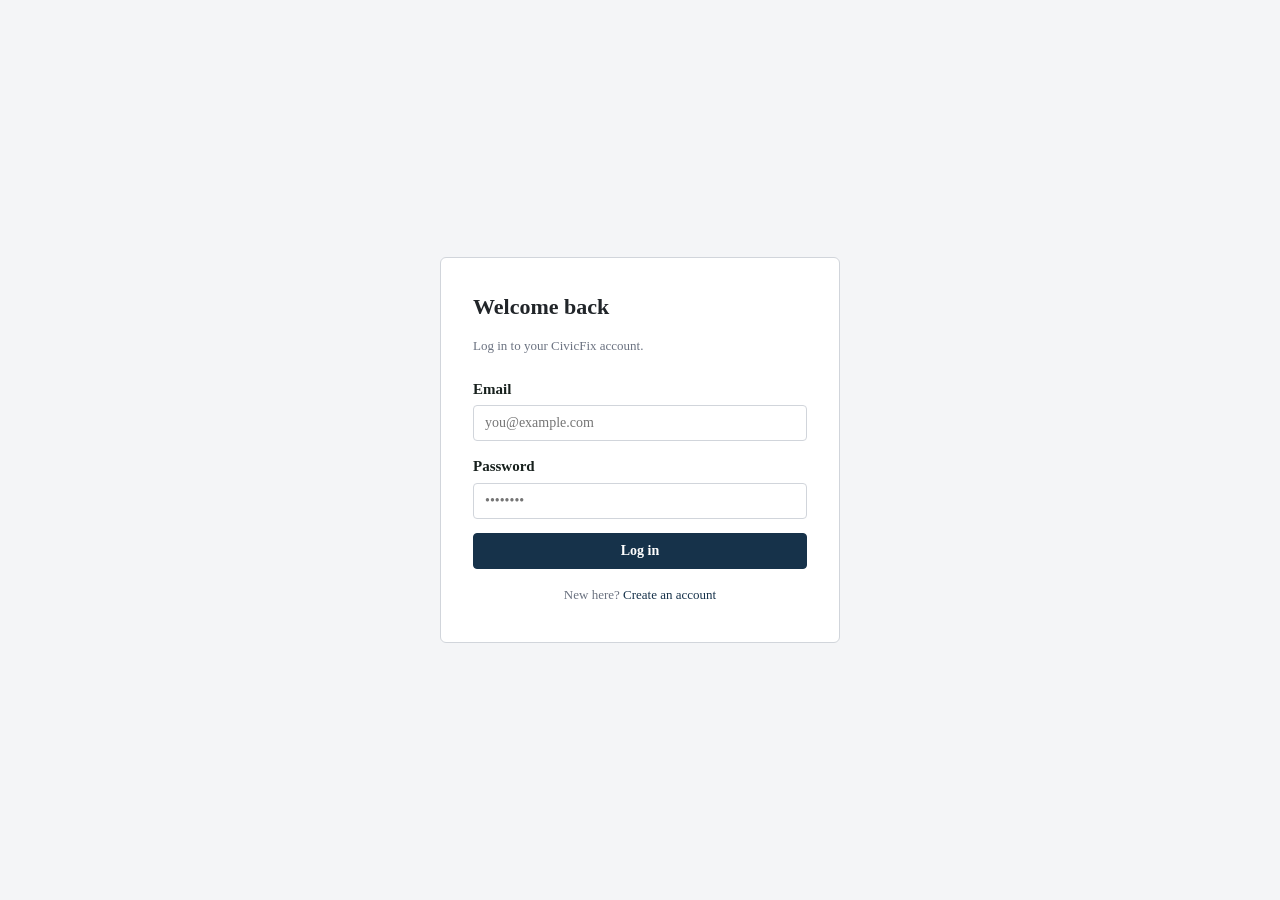
==== civicfix_project/frontend/index.html @ 0d017a5b "Completed backend part" ====
<!DOCTYPE html>
<html lang="en">

<head>
  <meta charset="UTF-8">
  <meta name="viewport" content="width=device-width, initial-scale=1.0">
  <title>CivicFix — Log in</title>
  <link rel="stylesheet" href="assets/css/style.css">
</head>

<body>
  <div class="auth-shell">
    <div class="auth-side">
      <div class="brand-mark">
        <svg width="26" height="26" viewBox="0 0 26 26" fill="none">
          <path d="M13 1L24 7V13C24 19.5 19.5 24 13 25C6.5 24 2 19.5 2 13V7L13 1Z" stroke="#fff" stroke-width="1.6" />
          <path d="M9 13.5L11.8 16.3L17.5 10" stroke="#E2932F" stroke-width="1.8" stroke-linecap="round"
            stroke-linejoin="round" />
        </svg>
        CivicFix
      </div>
      <div>
        <h1>Report it. Route it. Resolve it.</h1>
        <p>One record for every road, drain, and streetlight complaint in the city — from the citizen who spots it to
          the department that fixes it.</p>
      </div>
      <div class="auth-stat-row">
        <div class="auth-stat"><b>6</b><span>Categories tracked</span></div>
        <div class="auth-stat"><b>3</b><span>Status stages</span></div>
        <div class="auth-stat"><b>AI</b><span>Auto-triage</span></div>
      </div>
    </div>

    <div class="auth-main">
      <div class="auth-card">
        <h2>Welcome back</h2>
        <p class="subtitle">Log in to your CivicFix account.</p>

        <form id="login-form">
          <div class="field">
            <label for="email">Email</label>
            <input type="email" id="email" required placeholder="you@example.com">
          </div>
          <div class="field">
            <label for="password">Password</label>
            <input type="password" id="password" required placeholder="••••••••">
          </div>
          <div id="form-error" class="error-text hidden"></div>
          <button type="submit" class="btn btn-primary btn-block" id="login-btn">Log in</button>
        </form>

        <div class="auth-foot">
          New here? <a href="register.html">Create an account</a>
        </div>
        <div class="auth-foot" style="margin-top:6px; font-size:12px;">

        </div>
      </div>
    </div>
  </div>

  <script src="assets/js/api.js"></script>
  <script>
    if (Auth.isLoggedIn()) {
      const u = Auth.getUser();
      redirectByRole(u ? u.role : null);
    }

    function redirectByRole(role) {
      if (role === "admin") window.location.href = "admin/dashboard.html";
      else if (role === "department") window.location.href = "department/dashboard.html";
      else window.location.href = "citizen/dashboard.html";
    }

    document.getElementById("login-form").addEventListener("submit", async (e) => {
      e.preventDefault();
      const btn = document.getElementById("login-btn");
      const errEl = document.getElementById("form-error");
      errEl.classList.add("hidden");
      btn.disabled = true;
      btn.textContent = "Logging in…";

      try {
        const data = await Api.login({
          email: document.getElementById("email").value.trim(),
          password: document.getElementById("password").value,
        });
        Auth.setSession(data.access, data.refresh, data.user);
        toast(`Welcome, ${data.user.first_name || data.user.email}`);
        redirectByRole(data.user.role);
      } catch (err) {
        errEl.textContent = err.message;
        errEl.classList.remove("hidden");
      } finally {
        btn.disabled = false;
        btn.textContent = "Log in";
      }
    });
  </script>
</body>

</html>
---- civicfix_project/frontend/assets/css/style.css ----
* {
  box-sizing: border-box;
}

body {
  margin: 0;
  padding: 0;
  background: #f4f5f7;
  color: #212529;
  font-family: "Times New Roman", Times, serif;
  font-size: 20px;
  line-height: 1.5;
}

:root {
  --primary: #16324A;
  --primary-dark: #0E2233;
  --border: #d1d5db;
  --bg-light: #f9fafb;
  --text: #17201D;
  --text-muted: #6b7280;
  --success: #2C6E63;
  --danger: #B8433A;
  --warning: #E2932F;
}

h1,
h2,
h3,
h4,
button,
input,
select,
textarea,
.mono {
  font-family: "Times New Roman", Times, serif;
}

h1 {
  font-size: 26px;
  margin: 0 0 6px;
  font-weight: 700;
}

h2 {
  font-size: 20px;
  margin: 0 0 6px;
  font-weight: 700;
}

h3 {
  font-size: 14px;
  margin: 0 0 12px;
  color: #374151;
  text-transform: uppercase;
  letter-spacing: 0.5px;
  font-weight: 700;
}

a {
  color: var(--primary);
  text-decoration: none;
}

a:hover {
  text-decoration: underline;
}

.btn {
  display: inline-block;
  padding: 9px 18px;
  border: 1px solid transparent;
  border-radius: 4px;
  font-size: 14px;
  font-weight: 600;
  cursor: pointer;
  background: #fff;
  font-family: inherit;
}

.btn-primary {
  background: var(--primary);
  color: #fff;
  border-color: var(--primary);
}

.btn-primary:hover {
  background: var(--primary-dark);
}

.btn-ghost {
  border-color: var(--border);
  color: var(--text);
}

.btn-teal {
  background: var(--success);
  color: #fff;
}

.btn-danger {
  background: var(--danger);
  color: #fff;
}

.btn-block {
  display: block;
  width: 100%;
}

.btn:disabled {
  opacity: 0.5;
  cursor: not-allowed;
}

label {
  display: block;
  font-size: 13px;
  font-weight: 600;
  margin-bottom: 5px;
  color: var(--text);
}

.field {
  margin-bottom: 14px;
}

input[type="text"],
input[type="email"],
input[type="password"],
input[type="tel"],
input[type="number"],
select,
textarea {
  width: 100%;
  padding: 9px 11px;
  border: 1px solid var(--border);
  border-radius: 4px;
  background: #fff;
  font-size: 14px;
}

textarea {
  resize: vertical;
  min-height: 80px;
}

input:focus,
select:focus,
textarea:focus {
  outline: none;
  border-color: var(--primary);
}

.hint {
  font-size: 12px;
  color: var(--text-muted);
  margin-top: 3px;
}

.error-text {
  font-size: 13px;
  color: var(--danger);
  margin: 8px 0;
}

.hidden {
  display: none !important;
}

.file-drop {
  border: 1px dashed var(--border);
  border-radius: 4px;
  padding: 16px;
  text-align: center;
  color: var(--text-muted);
  cursor: pointer;
  background: #fff;
}

.file-drop.has-file {
  border-color: var(--primary);
  color: var(--primary);
}

.file-drop img {
  max-height: 120px;
  margin-top: 8px;
}

/* Auth pages - plain centered form, no navy side */
.auth-shell {
  min-height: 100vh;
  display: flex;
  align-items: center;
  justify-content: center;
  background: #f4f5f7;
  padding: 20px;
}

.auth-side {
  display: none !important;
}

.auth-main {
  width: 100%;
  display: flex;
  justify-content: center;
}

.auth-card {
  background: #fff;
  border: 1px solid var(--border);
  border-radius: 6px;
  padding: 32px;
  width: 100%;
  max-width: 400px;
}

.auth-card h2 {
  font-size: 22px;
  margin-bottom: 4px;
}

.auth-card .subtitle {
  color: var(--text-muted);
  font-size: 13px;
  margin-bottom: 22px;
}

.auth-foot {
  text-align: center;
  margin-top: 16px;
  font-size: 13px;
  color: var(--text-muted);
}

.brand-mark {
  display: flex;
  align-items: center;
  gap: 8px;
  font-weight: 700;
  font-size: 20px;
  margin-bottom: 16px;
}

.role-tabs {
  display: flex;
  gap: 6px;
  margin-bottom: 20px;
}

.role-tab {
  flex: 1;
  padding: 9px;
  border: 1px solid var(--border);
  border-radius: 4px;
  text-align: center;
  font-size: 13px;
  cursor: pointer;
  background: #fff;
  font-weight: 600;
}

.role-tab.active {
  background: var(--primary);
  color: #fff;
  border-color: var(--primary);
}

/* Dashboard layout */
.app-shell {
  display: grid;
  grid-template-columns: 220px 1fr;
  min-height: 100vh;
}

.sidebar {
  background: #1f2937;
  color: #fff;
  padding: 20px 12px;
  display: flex;
  flex-direction: column;
}

.sidebar .brand-mark {
  color: #fff;
  padding-bottom: 20px;
}

.sidebar a {
  color: #d1d5db;
  padding: 9px 12px;
  border-radius: 4px;
  font-size: 14px;
  display: block;
  margin-bottom: 2px;
}

.sidebar a:hover {
  background: #374151;
  color: #fff;
  text-decoration: none;
}

.sidebar a.active {
  background: var(--success);
  color: #fff;
}

.sidebar .spacer {
  flex: 1;
}

.sidebar .user-chip {
  border-top: 1px solid #374151;
  padding-top: 14px;
}

.sidebar .user-chip b {
  display: block;
  color: #fff;
  font-size: 14px;
  font-weight: 700;
}

.sidebar .logout-btn {
  background: none;
  border: none;
  color: #f87171;
  cursor: pointer;
  padding: 0;
  margin-top: 8px;
  font-size: 12px;
  font-family: inherit;
}

.main {
  padding: 28px 36px;
  max-width: 1100px;
}

.page-head {
  display: flex;
  justify-content: space-between;
  align-items: flex-start;
  margin-bottom: 22px;
  flex-wrap: wrap;
  gap: 12px;
}

.page-head p {
  color: var(--text-muted);
  margin: 4px 0 0;
}

.stat-grid {
  display: grid;
  grid-template-columns: repeat(auto-fit, minmax(150px, 1fr));
  gap: 12px;
  margin-bottom: 22px;
}

.stat-card {
  background: #fff;
  border: 1px solid var(--border);
  border-radius: 4px;
  padding: 16px;
}

.stat-card b {
  display: block;
  font-size: 24px;
  font-weight: 700;
  color: var(--text);
}

.stat-card span {
  font-size: 12px;
  color: var(--text-muted);
  text-transform: uppercase;
  letter-spacing: 0.4px;
}

.stat-card.emergency b {
  color: var(--danger);
}

.filter-row {
  display: flex;
  gap: 8px;
  margin-bottom: 14px;
  flex-wrap: wrap;
  align-items: center;
}

.filter-row select {
  width: auto;
}

.chip {
  padding: 6px 14px;
  border: 1px solid var(--border);
  border-radius: 3px;
  background: #fff;
  font-size: 13px;
  cursor: pointer;
  color: var(--text-muted);
  font-weight: 600;
}

.chip.active {
  background: var(--primary);
  color: #fff;
  border-color: var(--primary);
}

.complaint-list {
  display: flex;
  flex-direction: column;
  gap: 8px;
}

.complaint-card {
  background: #fff;
  border: 1px solid var(--border);
  border-left: 3px solid #9ca3af;
  border-radius: 4px;
  padding: 12px 16px;
  display: flex;
  justify-content: space-between;
  gap: 12px;
  cursor: pointer;
}

.complaint-card:hover {
  background: var(--bg-light);
}

.complaint-card.status-pending {
  border-left-color: var(--warning);
}

.complaint-card.status-in_progress {
  border-left-color: var(--primary);
}

.complaint-card.status-resolved {
  border-left-color: var(--success);
}

.complaint-card.is-emergency {
  border-left-color: var(--danger);
  background: #fef2f2;
}

.cc-main {
  min-width: 0;
}

.cc-title {
  font-weight: 700;
  font-size: 15px;
  margin-bottom: 3px;
}

.cc-meta {
  font-size: 12px;
  color: var(--text-muted);
}

.cc-right {
  display: flex;
  align-items: center;
  gap: 10px;
  flex-shrink: 0;
}

.pill {
  display: inline-block;
  padding: 3px 9px;
  border-radius: 3px;
  font-size: 11px;
  background: #e5e7eb;
  color: #374151;
  font-weight: 600;
  text-transform: uppercase;
  letter-spacing: 0.3px;
}

.pill.amber {
  background: #fef3c7;
  color: #92400e;
}

.pill.red {
  background: #fee2e2;
  color: #991b1b;
}

.badge-emergency {
  display: inline-block;
  background: var(--danger);
  color: #fff;
  padding: 3px 9px;
  border-radius: 3px;
  font-size: 11px;
  font-weight: 700;
}

.stamp {
  display: inline-block;
  padding: 4px 10px;
  border: 1px solid var(--warning);
  color: var(--warning);
  border-radius: 3px;
  font-size: 11px;
  font-weight: 700;
  text-transform: uppercase;
  background: #fff;
}

.stamp.status-pending {
  border-color: var(--warning);
  color: var(--warning);
}

.stamp.status-in_progress {
  border-color: var(--primary);
  color: var(--primary);
}

.stamp.status-resolved {
  border-color: var(--success);
  color: var(--success);
}

.stamp.small {
  padding: 3px 8px;
  font-size: 10px;
}

.panel {
  background: #fff;
  border: 1px solid var(--border);
  border-radius: 4px;
  padding: 20px;
  margin-bottom: 16px;
}

.detail-grid {
  display: grid;
  grid-template-columns: 2fr 1fr;
  gap: 16px;
  align-items: start;
}

@media (max-width: 900px) {
  .detail-grid {
    grid-template-columns: 1fr;
  }
}

.timeline {
  list-style: none;
  margin: 0;
  padding: 0;
}

.timeline li {
  border-left: 2px solid var(--border);
  padding: 0 0 14px 16px;
  margin-left: 4px;
  position: relative;
}

.timeline li:last-child {
  border-color: transparent;
}

.timeline li::before {
  content: "";
  position: absolute;
  left: -5px;
  top: 4px;
  width: 8px;
  height: 8px;
  border-radius: 50%;
  background: var(--primary);
}

.timeline .t-status {
  font-weight: 700;
  font-size: 13px;
}

.timeline .t-note {
  font-size: 13px;
  color: var(--text);
  margin-top: 2px;
}

.timeline .t-meta {
  font-size: 11px;
  color: var(--text-muted);
  margin-top: 2px;
}

#map-picker,
#map-view {
  height: 240px;
  border: 1px solid var(--border);
  border-radius: 4px;
}

.empty-state {
  text-align: center;
  padding: 40px 20px;
  color: var(--text-muted);
}

.empty-state .glyph {
  font-size: 28px;
  margin-bottom: 8px;
}

.toast {
  position: fixed;
  bottom: 20px;
  right: 20px;
  background: #1f2937;
  color: #fff;
  padding: 10px 16px;
  border-radius: 4px;
  font-size: 13px;
  z-index: 999;
}

.toast.error {
  background: var(--danger);
}

.toast.success {
  background: var(--success);
}

table.data-table {
  width: 100%;
  border-collapse: collapse;
  font-size: 13px;
}

table.data-table th {
  text-align: left;
  padding: 9px;
  border-bottom: 1px solid var(--border);
  font-size: 12px;
  color: var(--text-muted);
  font-weight: 700;
  text-transform: uppercase;
}

table.data-table td {
  padding: 9px;
  border-bottom: 1px solid #f3f4f6;
}

.link-btn {
  background: none;
  border: none;
  color: var(--primary);
  cursor: pointer;
  padding: 0;
  font-size: 13px;
  font-family: inherit;
}

/* Chatbot */
#cf-chat-launcher {
  position: fixed;
  bottom: 20px;
  right: 20px;
  width: 46px;
  height: 46px;
  border-radius: 50%;
  background: var(--primary);
  color: #fff;
  border: none;
  cursor: pointer;
  z-index: 998;
}

#cf-chat-panel {
  position: fixed;
  bottom: 74px;
  right: 20px;
  width: 300px;
  height: 380px;
  background: #fff;
  border: 1px solid var(--border);
  border-radius: 4px;
  display: flex;
  flex-direction: column;
  z-index: 998;
  overflow: hidden;
}

#cf-chat-header {
  background: var(--primary);
  color: #fff;
  padding: 10px 12px;
  font-size: 14px;
  font-weight: 700;
  display: flex;
  justify-content: space-between;
}

#cf-chat-close {
  background: none;
  border: none;
  color: #fff;
  cursor: pointer;
  font-size: 18px;
}

#cf-chat-messages {
  flex: 1;
  padding: 10px;
  overflow-y: auto;
  background: var(--bg-light);
}

.cf-chat-bubble {
  max-width: 80%;
  padding: 7px 11px;
  border-radius: 4px;
  font-size: 13px;
  margin-bottom: 6px;
}

.cf-chat-bubble.bot {
  background: #fff;
  border: 1px solid var(--border);
}

.cf-chat-bubble.user {
  background: var(--primary);
  color: #fff;
  margin-left: auto;
}

#cf-chat-form {
  display: flex;
  border-top: 1px solid var(--border);
}

#cf-chat-form input {
  flex: 1;
  border: none;
  padding: 9px 11px;
  font-size: 13px;
}

#cf-chat-form input:focus {
  border: none;
}

#cf-chat-form button {
  background: var(--primary);
  color: #fff;
  border: none;
  width: 40px;
  cursor: pointer;
}

/* --- final tweaks --- */
body,
input,
select,
textarea,
button {
  font-size: 16px;
}

.cc-title {
  font-size: 17px;
}

h1 {
  font-size: 28px;
}

h2 {
  font-size: 22px;
}

.stat-card b {
  font-size: 28px;
}

.timeline .t-note,
.timeline .t-status {
  font-size: 15px;
}

p,
label {
  font-size: 15px;
}
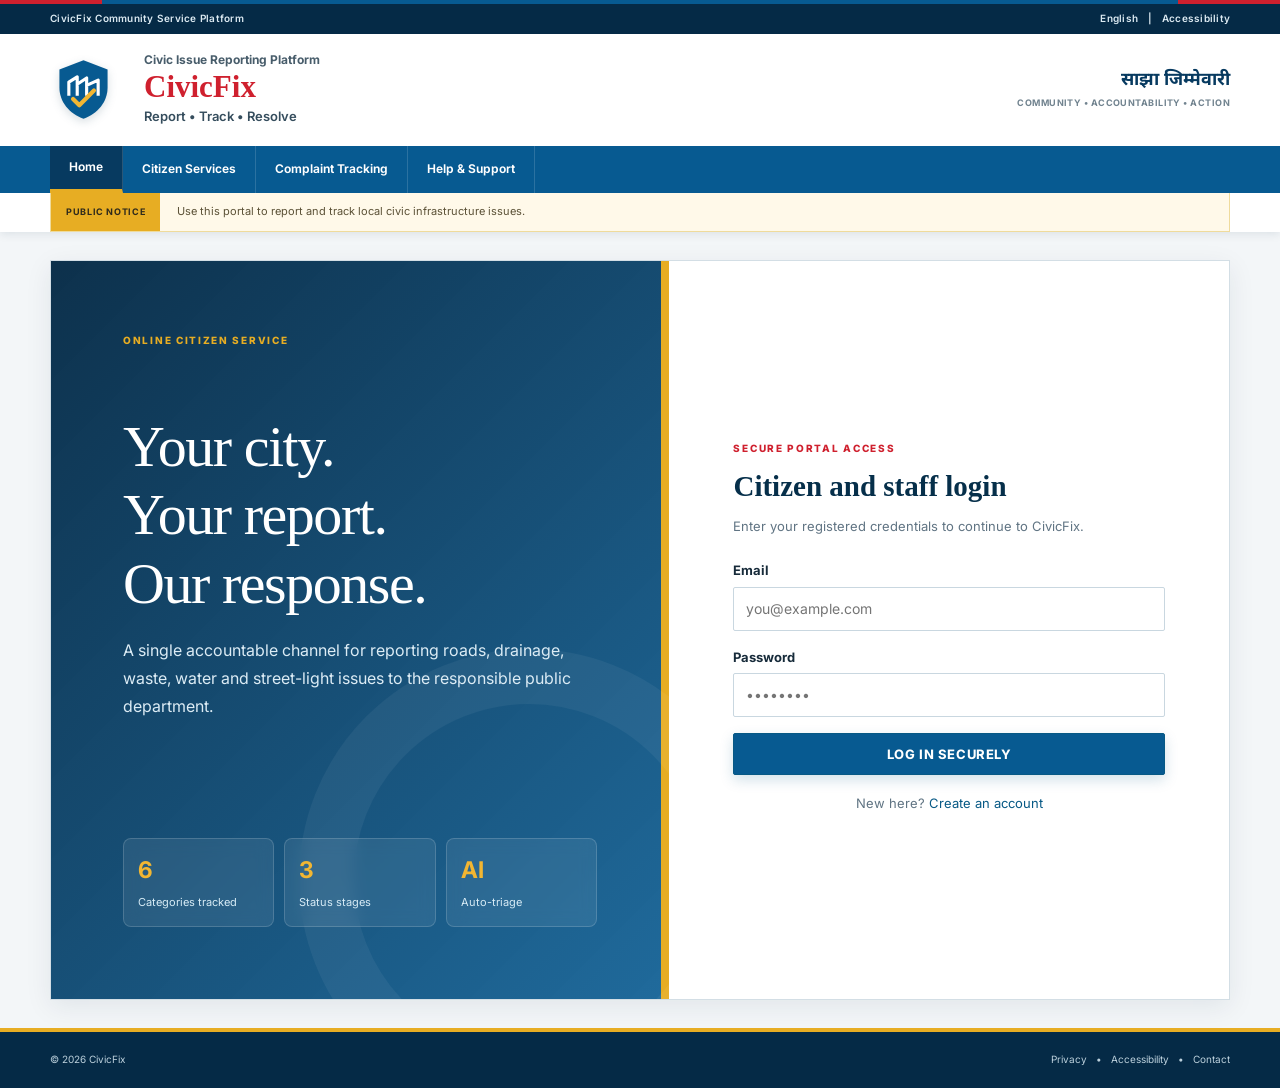
==== commit a4cbf5ac: "Redesign CivicFix frontend" ====
--- a/civicfix_project/frontend/index.html
+++ b/civicfix_project/frontend/index.html
@@ -9,20 +9,24 @@
 </head>
 
 <body>
+  <header class="public-auth-header">
+    <div class="public-utility"><span>CivicFix Community Service Platform</span><span>English &nbsp; | &nbsp; Accessibility</span></div>
+    <div class="public-masthead">
+      <div class="civic-logo" aria-hidden="true">
+        <svg viewBox="0 0 64 64"><path d="M32 4 55 13v17c0 14-9.6 24.8-23 30C18.6 54.8 9 44 9 30V13L32 4Z" fill="currentColor"/><path d="M18 38V25l8-5v18m0-11 9-6v17m0-10 11-5v15" fill="none" stroke="#fff" stroke-width="3" stroke-linejoin="round"/><path d="m22 41 6 6 14-14" fill="none" stroke="#f2b632" stroke-width="4" stroke-linecap="round" stroke-linejoin="round"/></svg>
+      </div>
+      <div><span>Civic Issue Reporting Platform</span><strong>CivicFix</strong><small>Report • Track • Resolve</small></div>
+      <p><b>साझा जिम्मेवारी</b><small>Community • Accountability • Action</small></p>
+    </div>
+    <div class="public-nav"><b>Home</b><span>Citizen Services</span><span>Complaint Tracking</span><span>Help &amp; Support</span></div>
+    <div class="public-notice"><b>PUBLIC NOTICE</b><span>Use this portal to report and track local civic infrastructure issues.</span></div>
+  </header>
   <div class="auth-shell">
     <div class="auth-side">
-      <div class="brand-mark">
-        <svg width="26" height="26" viewBox="0 0 26 26" fill="none">
-          <path d="M13 1L24 7V13C24 19.5 19.5 24 13 25C6.5 24 2 19.5 2 13V7L13 1Z" stroke="#fff" stroke-width="1.6" />
-          <path d="M9 13.5L11.8 16.3L17.5 10" stroke="#E2932F" stroke-width="1.8" stroke-linecap="round"
-            stroke-linejoin="round" />
-        </svg>
-        CivicFix
-      </div>
+      <div class="auth-kicker">ONLINE CITIZEN SERVICE</div>
       <div>
-        <h1>Report it. Route it. Resolve it.</h1>
-        <p>One record for every road, drain, and streetlight complaint in the city — from the citizen who spots it to
-          the department that fixes it.</p>
+        <h1>Your city.<br>Your report.<br>Our response.</h1>
+        <p>A single accountable channel for reporting roads, drainage, waste, water and street-light issues to the responsible public department.</p>
       </div>
       <div class="auth-stat-row">
         <div class="auth-stat"><b>6</b><span>Categories tracked</span></div>
@@ -33,8 +37,9 @@
 
     <div class="auth-main">
       <div class="auth-card">
-        <h2>Welcome back</h2>
-        <p class="subtitle">Log in to your CivicFix account.</p>
+        <span class="form-kicker">SECURE PORTAL ACCESS</span>
+        <h2>Citizen and staff login</h2>
+        <p class="subtitle">Enter your registered credentials to continue to CivicFix.</p>
 
         <form id="login-form">
           <div class="field">
@@ -46,7 +51,7 @@
             <input type="password" id="password" required placeholder="••••••••">
           </div>
           <div id="form-error" class="error-text hidden"></div>
-          <button type="submit" class="btn btn-primary btn-block" id="login-btn">Log in</button>
+          <button type="submit" class="btn btn-primary btn-block" id="login-btn">Log in securely</button>
         </form>
 
         <div class="auth-foot">
@@ -58,6 +63,8 @@
       </div>
     </div>
   </div>
+
+  <footer class="public-auth-footer">© 2026 CivicFix <span>Privacy &nbsp; • &nbsp; Accessibility &nbsp; • &nbsp; Contact</span></footer>
 
   <script src="assets/js/api.js"></script>
   <script>
@@ -93,10 +100,10 @@
         errEl.classList.remove("hidden");
       } finally {
         btn.disabled = false;
-        btn.textContent = "Log in";
+        btn.textContent = "Log in securely";
       }
     });
   </script>
 </body>
 
-</html>+</html>
--- a/civicfix_project/frontend/assets/css/style.css
+++ b/civicfix_project/frontend/assets/css/style.css
@@ -1,809 +1,702 @@
-* {
-  box-sizing: border-box;
-}
+@import url("https://fonts.googleapis.com/css2?family=Inter:wght@400;500;600;700;800&family=Noto+Sans+Devanagari:wght@500;700&display=swap");
+
+:root {
+  --primary: #075985;
+  --primary-dark: #063b5b;
+  --primary-deep: #062f4a;
+  --primary-soft: #e9f5fb;
+  --accent: #f2b632;
+  --accent-dark: #d79a10;
+  --border: #d6e1e8;
+  --bg-light: #f4f8fb;
+  --surface: #ffffff;
+  --text: #172b3a;
+  --text-muted: #607483;
+  --success: #16815d;
+  --danger: #c53b3b;
+  --warning: #d88918;
+  --shadow: 0 10px 28px rgba(6, 59, 91, 0.09);
+  --radius: 10px;
+}
+
+* { box-sizing: border-box; }
+
+html { scroll-behavior: smooth; }
 
 body {
   margin: 0;
-  padding: 0;
-  background: #f4f5f7;
-  color: #212529;
-  font-family: "Times New Roman", Times, serif;
-  font-size: 20px;
-  line-height: 1.5;
-}
-
-:root {
-  --primary: #16324A;
-  --primary-dark: #0E2233;
-  --border: #d1d5db;
-  --bg-light: #f9fafb;
-  --text: #17201D;
-  --text-muted: #6b7280;
-  --success: #2C6E63;
-  --danger: #B8433A;
-  --warning: #E2932F;
-}
-
-h1,
-h2,
-h3,
-h4,
-button,
-input,
-select,
-textarea,
-.mono {
-  font-family: "Times New Roman", Times, serif;
-}
+  background: var(--bg-light);
+  color: var(--text);
+  font-family: "Inter", Arial, sans-serif;
+  font-size: 15px;
+  line-height: 1.55;
+}
+
+body::before {
+  content: "";
+  position: fixed;
+  inset: 0 0 auto;
+  height: 3px;
+  background: linear-gradient(90deg, #d7252b 0 12%, var(--accent) 12% 88%, #d7252b 88%);
+  z-index: 1100;
+}
+
+h1, h2, h3, h4, p { margin-top: 0; }
 
 h1 {
-  font-size: 26px;
-  margin: 0 0 6px;
-  font-weight: 700;
-}
-
-h2 {
-  font-size: 20px;
-  margin: 0 0 6px;
-  font-weight: 700;
-}
+  margin-bottom: 5px;
+  color: var(--primary-deep);
+  font-size: clamp(25px, 3vw, 34px);
+  line-height: 1.18;
+  letter-spacing: -0.035em;
+}
+
+h2 { margin-bottom: 7px; font-size: 23px; }
 
 h3 {
-  font-size: 14px;
-  margin: 0 0 12px;
-  color: #374151;
+  margin: 0 0 17px;
+  color: var(--primary-dark);
+  font-size: 13px;
+  font-weight: 800;
+  letter-spacing: .09em;
   text-transform: uppercase;
-  letter-spacing: 0.5px;
-  font-weight: 700;
-}
-
-a {
-  color: var(--primary);
-  text-decoration: none;
-}
-
-a:hover {
-  text-decoration: underline;
-}
-
-.btn {
-  display: inline-block;
-  padding: 9px 18px;
-  border: 1px solid transparent;
-  border-radius: 4px;
-  font-size: 14px;
-  font-weight: 600;
-  cursor: pointer;
-  background: #fff;
-  font-family: inherit;
-}
-
-.btn-primary {
-  background: var(--primary);
-  color: #fff;
-  border-color: var(--primary);
-}
-
-.btn-primary:hover {
-  background: var(--primary-dark);
-}
-
-.btn-ghost {
-  border-color: var(--border);
-  color: var(--text);
-}
-
-.btn-teal {
-  background: var(--success);
-  color: #fff;
-}
-
-.btn-danger {
-  background: var(--danger);
-  color: #fff;
-}
-
-.btn-block {
-  display: block;
-  width: 100%;
-}
-
-.btn:disabled {
-  opacity: 0.5;
-  cursor: not-allowed;
-}
+}
+
+a { color: var(--primary); text-decoration: none; }
+a:hover { color: var(--primary-dark); text-decoration: underline; }
+
+button, input, select, textarea { font: inherit; }
 
 label {
   display: block;
+  margin-bottom: 6px;
+  color: var(--text);
   font-size: 13px;
-  font-weight: 600;
-  margin-bottom: 5px;
+  font-weight: 700;
+}
+
+.field { margin-bottom: 16px; }
+
+input[type="text"], input[type="email"], input[type="password"],
+input[type="tel"], input[type="number"], select, textarea {
+  width: 100%;
+  min-height: 44px;
+  padding: 10px 12px;
+  border: 1px solid #c9d7e0;
+  border-radius: 6px;
+  background: #fff;
   color: var(--text);
-}
-
-.field {
-  margin-bottom: 14px;
-}
-
-input[type="text"],
-input[type="email"],
-input[type="password"],
-input[type="tel"],
-input[type="number"],
-select,
-textarea {
-  width: 100%;
-  padding: 9px 11px;
-  border: 1px solid var(--border);
-  border-radius: 4px;
-  background: #fff;
   font-size: 14px;
-}
-
-textarea {
-  resize: vertical;
-  min-height: 80px;
-}
-
-input:focus,
-select:focus,
-textarea:focus {
+  transition: border-color .18s, box-shadow .18s;
+}
+
+textarea { min-height: 110px; resize: vertical; }
+
+input:focus, select:focus, textarea:focus {
   outline: none;
   border-color: var(--primary);
-}
-
-.hint {
-  font-size: 12px;
-  color: var(--text-muted);
-  margin-top: 3px;
-}
-
-.error-text {
+  box-shadow: 0 0 0 3px rgba(7, 89, 133, .12);
+}
+
+.hint { margin-top: 4px; color: var(--text-muted); font-size: 12px; }
+.error-text { margin: 9px 0; color: var(--danger); font-size: 13px; font-weight: 600; }
+.hidden { display: none !important; }
+.mono { font-variant-numeric: tabular-nums; }
+
+.btn {
+  display: inline-flex;
+  min-height: 42px;
+  align-items: center;
+  justify-content: center;
+  gap: 7px;
+  padding: 9px 17px;
+  border: 1px solid transparent;
+  border-radius: 6px;
+  background: #fff;
+  color: var(--text);
   font-size: 13px;
-  color: var(--danger);
-  margin: 8px 0;
-}
-
-.hidden {
-  display: none !important;
-}
-
-.file-drop {
-  border: 1px dashed var(--border);
-  border-radius: 4px;
-  padding: 16px;
-  text-align: center;
-  color: var(--text-muted);
+  font-weight: 750;
   cursor: pointer;
-  background: #fff;
-}
-
-.file-drop.has-file {
-  border-color: var(--primary);
-  color: var(--primary);
-}
-
-.file-drop img {
-  max-height: 120px;
-  margin-top: 8px;
-}
-
-/* Auth pages - plain centered form, no navy side */
+  transition: transform .15s, box-shadow .15s, background .15s;
+}
+
+.btn:hover { text-decoration: none; transform: translateY(-1px); }
+.btn-primary { border-color: var(--primary); background: var(--primary); color: #fff; box-shadow: 0 5px 14px rgba(7,89,133,.18); }
+.btn-primary:hover { background: var(--primary-dark); color: #fff; }
+.btn-ghost { border-color: #b8cad5; color: var(--primary-dark); }
+.btn-ghost:hover { background: var(--primary-soft); }
+.btn-teal { background: var(--success); color: #fff; }
+.btn-danger { background: var(--danger); color: #fff; }
+.btn-block { display: flex; width: 100%; }
+.btn:disabled { opacity: .55; cursor: not-allowed; transform: none; }
+
+/* Public-service login and registration */
 .auth-shell {
   min-height: 100vh;
+  display: grid;
+  grid-template-columns: minmax(360px, .9fr) minmax(450px, 1.1fr);
+  background: #fff;
+}
+
+.auth-side {
+  position: relative;
+  display: flex;
+  flex-direction: column;
+  justify-content: space-between;
+  overflow: hidden;
+  padding: clamp(42px, 6vw, 76px);
+  background:
+    radial-gradient(circle at 10% 15%, rgba(242,182,50,.18), transparent 24%),
+    linear-gradient(145deg, #052f4a, #075985 65%, #08769d);
+  color: #fff;
+}
+
+.auth-side::after {
+  content: "";
+  position: absolute;
+  right: -90px;
+  bottom: -110px;
+  width: 350px;
+  height: 350px;
+  border: 55px solid rgba(255,255,255,.05);
+  border-radius: 50%;
+}
+
+.auth-side > * { position: relative; z-index: 1; }
+.auth-side h1 { max-width: 540px; color: #fff; font-size: clamp(36px, 5vw, 58px); }
+.auth-side p { max-width: 580px; margin: 18px 0; color: #d8ecf6; font-size: 16px; }
+
+.brand-mark {
+  display: flex;
+  align-items: center;
+  gap: 12px;
+  font-size: 24px;
+  font-weight: 800;
+  letter-spacing: -.03em;
+}
+
+.brand-mark svg { flex: none; }
+
+.auth-stat-row { display: grid; grid-template-columns: repeat(3, 1fr); gap: 10px; margin-top: 35px; }
+.auth-stat { padding: 14px; border: 1px solid rgba(255,255,255,.16); border-radius: 8px; background: rgba(255,255,255,.08); backdrop-filter: blur(8px); }
+.auth-stat b { display: block; color: var(--accent); font-size: 23px; }
+.auth-stat span { color: #d8ecf6; font-size: 11px; }
+
+.auth-main {
+  position: relative;
   display: flex;
   align-items: center;
   justify-content: center;
-  background: #f4f5f7;
-  padding: 20px;
-}
-
-.auth-side {
-  display: none !important;
-}
-
-.auth-main {
+  padding: 50px 28px;
+  background:
+    linear-gradient(rgba(255,255,255,.88), rgba(255,255,255,.93)),
+    repeating-linear-gradient(45deg, #eaf3f8 0 1px, transparent 1px 14px);
+}
+
+.auth-main::before {
+  content: "CIVICFIX  •  नागरिक सेवा";
+  position: absolute;
+  top: 24px;
+  color: var(--primary-dark);
+  font-family: "Noto Sans Devanagari", "Inter", sans-serif;
+  font-size: 12px;
+  font-weight: 800;
+  letter-spacing: .08em;
+}
+
+.auth-card {
   width: 100%;
+  max-width: 470px;
+  padding: clamp(28px, 5vw, 42px);
+  border: 1px solid var(--border);
+  border-top: 5px solid var(--primary);
+  border-radius: var(--radius);
+  background: #fff;
+  box-shadow: var(--shadow);
+}
+
+.auth-card h2 { color: var(--primary-deep); font-size: 27px; }
+.auth-card .subtitle { margin-bottom: 24px; color: var(--text-muted); font-size: 13px; }
+.auth-foot { margin-top: 18px; text-align: center; color: var(--text-muted); font-size: 13px; }
+
+.role-tabs { display: grid; grid-template-columns: 1fr 1fr; gap: 8px; margin-bottom: 22px; }
+.role-tab { padding: 11px 8px; border: 1px solid var(--border); border-radius: 6px; background: #fff; color: var(--text-muted); text-align: center; font-size: 12px; font-weight: 700; cursor: pointer; }
+.role-tab.active { border-color: var(--primary); background: var(--primary-soft); color: var(--primary-dark); box-shadow: inset 0 -3px 0 var(--primary); }
+
+/* Shared portal header/navigation */
+.app-shell { min-height: 100vh; }
+
+.sidebar {
+  position: relative;
+  z-index: 100;
+  display: grid;
+  grid-template-columns: minmax(260px, 1fr) auto auto;
+  grid-template-areas: "brand user user" "nav nav nav";
+  align-items: center;
+  padding: 20px max(24px, calc((100vw - 1240px) / 2));
+  padding-bottom: 0;
+  background: #fff;
+  border-bottom: 1px solid #d8e3e9;
+  box-shadow: 0 3px 13px rgba(6,47,74,.06);
+}
+
+.sidebar .brand-mark {
+  grid-area: brand;
+  min-height: 60px;
+  color: var(--primary-deep);
+}
+
+.sidebar .brand-mark::before {
+  content: "✓";
+  display: grid;
+  width: 48px;
+  height: 48px;
+  place-items: center;
+  border: 2px solid var(--primary);
+  border-radius: 50% 50% 47% 53%;
+  color: var(--accent-dark);
+  font-size: 24px;
+}
+
+.sidebar .brand-mark span { display: flex; flex-direction: column; }
+.sidebar .brand-mark strong { color: var(--primary-deep); font-size: 24px; line-height: 1.1; }
+.sidebar .brand-mark small { margin-top: 5px; color: var(--text-muted); font-size: 10px; font-weight: 600; letter-spacing: .02em; }
+
+.portal-nav {
+  grid-area: nav;
   display: flex;
-  justify-content: center;
-}
-
-.auth-card {
-  background: #fff;
-  border: 1px solid var(--border);
-  border-radius: 6px;
-  padding: 32px;
-  width: 100%;
-  max-width: 400px;
-}
-
-.auth-card h2 {
-  font-size: 22px;
-  margin-bottom: 4px;
-}
-
-.auth-card .subtitle {
-  color: var(--text-muted);
+  align-items: stretch;
+}
+
+.portal-nav > a {
+  display: inline-flex;
+  align-items: center;
+  min-height: 51px;
+  margin-right: 3px;
+  padding: 0 18px;
+  border-bottom: 4px solid transparent;
+  color: #eaf7fc;
+  background: var(--primary);
   font-size: 13px;
-  margin-bottom: 22px;
-}
-
-.auth-foot {
-  text-align: center;
-  margin-top: 16px;
-  font-size: 13px;
-  color: var(--text-muted);
-}
-
-.brand-mark {
-  display: flex;
-  align-items: center;
-  gap: 8px;
   font-weight: 700;
-  font-size: 20px;
-  margin-bottom: 16px;
-}
-
-.role-tabs {
-  display: flex;
-  gap: 6px;
-  margin-bottom: 20px;
-}
-
-.role-tab {
-  flex: 1;
-  padding: 9px;
-  border: 1px solid var(--border);
-  border-radius: 4px;
-  text-align: center;
-  font-size: 13px;
-  cursor: pointer;
-  background: #fff;
-  font-weight: 600;
-}
-
-.role-tab.active {
+}
+
+.portal-nav > a:first-of-type { border-radius: 6px 0 0; }
+.portal-nav > a:hover { background: #086b9c; color: #fff; text-decoration: none; }
+.portal-nav > a.active { border-bottom-color: var(--accent); background: var(--primary-dark); color: #fff; }
+.sidebar .spacer { display: none; }
+
+.sidebar::after {
+  content: "";
+  position: absolute;
+  right: 0;
+  bottom: 0;
+  left: 0;
+  z-index: -1;
+  height: 51px;
   background: var(--primary);
-  color: #fff;
-  border-color: var(--primary);
-}
-
-/* Dashboard layout */
-.app-shell {
-  display: grid;
-  grid-template-columns: 220px 1fr;
-  min-height: 100vh;
-}
-
-.sidebar {
-  background: #1f2937;
-  color: #fff;
-  padding: 20px 12px;
-  display: flex;
-  flex-direction: column;
-}
-
-.sidebar .brand-mark {
-  color: #fff;
-  padding-bottom: 20px;
-}
-
-.sidebar a {
-  color: #d1d5db;
-  padding: 9px 12px;
-  border-radius: 4px;
-  font-size: 14px;
-  display: block;
-  margin-bottom: 2px;
-}
-
-.sidebar a:hover {
-  background: #374151;
-  color: #fff;
-  text-decoration: none;
-}
-
-.sidebar a.active {
-  background: var(--success);
-  color: #fff;
-}
-
-.sidebar .spacer {
-  flex: 1;
 }
 
 .sidebar .user-chip {
-  border-top: 1px solid #374151;
-  padding-top: 14px;
-}
-
-.sidebar .user-chip b {
-  display: block;
-  color: #fff;
-  font-size: 14px;
-  font-weight: 700;
-}
-
-.sidebar .logout-btn {
-  background: none;
-  border: none;
-  color: #f87171;
-  cursor: pointer;
-  padding: 0;
-  margin-top: 8px;
-  font-size: 12px;
-  font-family: inherit;
-}
-
-.main {
-  padding: 28px 36px;
-  max-width: 1100px;
-}
-
-.page-head {
-  display: flex;
-  justify-content: space-between;
-  align-items: flex-start;
-  margin-bottom: 22px;
-  flex-wrap: wrap;
-  gap: 12px;
-}
-
-.page-head p {
-  color: var(--text-muted);
-  margin: 4px 0 0;
-}
-
-.stat-grid {
-  display: grid;
-  grid-template-columns: repeat(auto-fit, minmax(150px, 1fr));
-  gap: 12px;
-  margin-bottom: 22px;
-}
-
-.stat-card {
-  background: #fff;
-  border: 1px solid var(--border);
-  border-radius: 4px;
-  padding: 16px;
-}
-
-.stat-card b {
-  display: block;
-  font-size: 24px;
-  font-weight: 700;
-  color: var(--text);
-}
-
-.stat-card span {
-  font-size: 12px;
-  color: var(--text-muted);
-  text-transform: uppercase;
-  letter-spacing: 0.4px;
-}
-
-.stat-card.emergency b {
-  color: var(--danger);
-}
-
-.filter-row {
-  display: flex;
-  gap: 8px;
-  margin-bottom: 14px;
-  flex-wrap: wrap;
-  align-items: center;
-}
-
-.filter-row select {
-  width: auto;
-}
-
-.chip {
-  padding: 6px 14px;
-  border: 1px solid var(--border);
-  border-radius: 3px;
-  background: #fff;
-  font-size: 13px;
-  cursor: pointer;
-  color: var(--text-muted);
-  font-weight: 600;
-}
-
-.chip.active {
-  background: var(--primary);
-  color: #fff;
-  border-color: var(--primary);
-}
-
-.complaint-list {
-  display: flex;
-  flex-direction: column;
-  gap: 8px;
-}
-
-.complaint-card {
-  background: #fff;
-  border: 1px solid var(--border);
-  border-left: 3px solid #9ca3af;
-  border-radius: 4px;
-  padding: 12px 16px;
-  display: flex;
-  justify-content: space-between;
-  gap: 12px;
-  cursor: pointer;
-}
-
-.complaint-card:hover {
-  background: var(--bg-light);
-}
-
-.complaint-card.status-pending {
-  border-left-color: var(--warning);
-}
-
-.complaint-card.status-in_progress {
-  border-left-color: var(--primary);
-}
-
-.complaint-card.status-resolved {
-  border-left-color: var(--success);
-}
-
-.complaint-card.is-emergency {
-  border-left-color: var(--danger);
-  background: #fef2f2;
-}
-
-.cc-main {
-  min-width: 0;
-}
-
-.cc-title {
-  font-weight: 700;
-  font-size: 15px;
-  margin-bottom: 3px;
-}
-
-.cc-meta {
-  font-size: 12px;
-  color: var(--text-muted);
-}
-
-.cc-right {
+  grid-area: user;
   display: flex;
   align-items: center;
   gap: 10px;
-  flex-shrink: 0;
-}
-
-.pill {
-  display: inline-block;
-  padding: 3px 9px;
-  border-radius: 3px;
+  justify-self: end;
+  padding: 8px 12px;
+  border: 1px solid var(--border);
+  border-radius: 7px;
+  background: var(--bg-light);
+  color: var(--text-muted);
   font-size: 11px;
-  background: #e5e7eb;
-  color: #374151;
+}
+
+.sidebar .user-chip b { color: var(--primary-dark); font-size: 13px; }
+.sidebar .user-chip > span { padding: 3px 7px; border-radius: 3px; background: var(--primary-soft); color: var(--primary); font-size: 9px; font-weight: 800; letter-spacing: .06em; text-transform: uppercase; }
+.sidebar .logout-btn { padding: 0 0 0 10px; border: 0; border-left: 1px solid var(--border); background: none; color: var(--danger); font-size: 11px; font-weight: 700; cursor: pointer; }
+
+.main {
+  width: min(1240px, calc(100% - 48px));
+  margin: 0 auto;
+  padding: 34px 0 60px;
+}
+
+.main::before {
+  content: "Public services  /  CivicFix";
+  display: block;
+  margin-bottom: 22px;
+  color: var(--text-muted);
+  font-size: 11px;
+  font-weight: 650;
+}
+
+.page-head { display: flex; align-items: flex-start; justify-content: space-between; gap: 18px; margin-bottom: 23px; }
+.page-head p { margin: 4px 0 0; color: var(--text-muted); }
+
+.stat-grid { display: grid; grid-template-columns: repeat(5, minmax(130px, 1fr)); gap: 13px; margin-bottom: 25px; }
+.stat-card { position: relative; overflow: hidden; min-height: 116px; padding: 19px; border: 1px solid var(--border); border-radius: 8px; background: #fff; box-shadow: 0 4px 15px rgba(6,59,91,.05); }
+.stat-card::after { content: ""; position: absolute; right: -18px; bottom: -25px; width: 78px; height: 78px; border: 14px solid var(--primary-soft); border-radius: 50%; }
+.stat-card b { display: block; margin-bottom: 5px; color: var(--primary); font-size: 31px; line-height: 1; }
+.stat-card span { color: var(--text-muted); font-size: 10px; font-weight: 800; letter-spacing: .07em; text-transform: uppercase; }
+.stat-card.emergency { border-top: 3px solid var(--danger); }
+.stat-card.emergency b { color: var(--danger); }
+
+.panel { margin-bottom: 17px; padding: 22px; border: 1px solid var(--border); border-radius: 8px; background: #fff; box-shadow: 0 4px 16px rgba(6,59,91,.045); }
+.panel h3 { display: flex; align-items: center; gap: 9px; padding-bottom: 12px; border-bottom: 1px solid #e6edf1; }
+.panel h3::before { content: ""; width: 4px; height: 17px; border-radius: 4px; background: var(--accent); }
+
+.detail-grid { display: grid; grid-template-columns: minmax(0, 2fr) minmax(270px, 1fr); gap: 18px; align-items: start; }
+
+.filter-row { display: flex; align-items: center; flex-wrap: wrap; gap: 8px; margin-bottom: 15px; padding: 11px; border: 1px solid var(--border); border-radius: 8px; background: #fff; }
+.filter-row select { width: auto; min-width: 165px; min-height: 38px; }
+.chip { padding: 7px 13px; border: 1px solid #cbd9e1; border-radius: 20px; background: #fff; color: var(--text-muted); font-size: 12px; font-weight: 700; cursor: pointer; }
+.chip:hover { border-color: var(--primary); color: var(--primary); }
+.chip.active { border-color: var(--primary); background: var(--primary); color: #fff; }
+
+.complaint-list { display: flex; flex-direction: column; gap: 9px; }
+.complaint-card { display: flex; align-items: center; justify-content: space-between; gap: 15px; padding: 16px 18px; border: 1px solid var(--border); border-left: 5px solid #aab8c1; border-radius: 7px; background: #fff; box-shadow: 0 3px 12px rgba(6,59,91,.04); cursor: pointer; transition: transform .16s, box-shadow .16s; }
+.complaint-card:hover { transform: translateY(-1px); box-shadow: var(--shadow); }
+.complaint-card.status-pending { border-left-color: var(--warning); }
+.complaint-card.status-in_progress { border-left-color: var(--primary); }
+.complaint-card.status-resolved { border-left-color: var(--success); }
+.complaint-card.is-emergency { border-left-color: var(--danger); background: #fff9f8; }
+.cc-main { min-width: 0; }
+.cc-title { margin-bottom: 4px; color: var(--primary-deep); font-size: 15px; font-weight: 750; }
+.cc-meta { color: var(--text-muted); font-size: 11px; }
+.cc-right { display: flex; align-items: center; flex-shrink: 0; gap: 8px; }
+
+.pill, .stamp, .badge-emergency { display: inline-block; padding: 4px 9px; border-radius: 4px; font-size: 9px; font-weight: 800; letter-spacing: .055em; text-transform: uppercase; }
+.pill { background: #eaf1f5; color: #435b69; }
+.pill.amber { background: #fff2d6; color: #8d5e0a; }
+.pill.red { background: #fee7e7; color: #9e2525; }
+.stamp { border: 1px solid var(--warning); background: #fff; color: var(--warning); }
+.stamp.status-pending { border-color: var(--warning); color: var(--warning); }
+.stamp.status-in_progress { border-color: var(--primary); color: var(--primary); }
+.stamp.status-resolved { border-color: var(--success); color: var(--success); }
+.stamp.small { padding: 3px 7px; font-size: 8px; }
+.badge-emergency { background: var(--danger); color: #fff; }
+
+.file-drop { display: block; padding: 24px; border: 2px dashed #b9cbd6; border-radius: 8px; background: var(--bg-light); color: var(--text-muted); text-align: center; cursor: pointer; }
+.file-drop:hover, .file-drop.has-file { border-color: var(--primary); background: var(--primary-soft); color: var(--primary); }
+.file-drop img { max-width: 100%; max-height: 180px; margin-top: 12px; border-radius: 6px; }
+
+#map-picker, #map-view { height: 270px; overflow: hidden; border: 1px solid var(--border); border-radius: 7px; }
+
+.timeline { margin: 0; padding: 0; list-style: none; }
+.timeline li { position: relative; margin-left: 5px; padding: 0 0 17px 19px; border-left: 2px solid #d9e5eb; }
+.timeline li:last-child { border-color: transparent; }
+.timeline li::before { content: ""; position: absolute; top: 4px; left: -6px; width: 10px; height: 10px; border: 2px solid #fff; border-radius: 50%; background: var(--primary); box-shadow: 0 0 0 2px var(--primary); }
+.timeline .t-status { color: var(--primary-dark); font-size: 13px; font-weight: 800; }
+.timeline .t-note { margin-top: 2px; font-size: 13px; }
+.timeline .t-meta { margin-top: 3px; color: var(--text-muted); font-size: 10px; }
+
+.empty-state { padding: 45px 20px; border: 1px dashed #cbd8e0; border-radius: 8px; background: #fff; color: var(--text-muted); text-align: center; }
+.empty-state .glyph { margin-bottom: 8px; font-size: 31px; }
+
+table.data-table { width: 100%; border-collapse: collapse; font-size: 12px; }
+table.data-table th { padding: 11px 10px; border-bottom: 2px solid var(--primary); background: var(--primary-soft); color: var(--primary-dark); text-align: left; font-size: 9px; font-weight: 800; letter-spacing: .07em; text-transform: uppercase; }
+table.data-table td { padding: 12px 10px; border-bottom: 1px solid #e7edf1; }
+table.data-table tr:hover td { background: #f8fbfc; }
+.link-btn { padding: 0; border: 0; background: none; color: var(--primary); font-size: 12px; font-weight: 700; cursor: pointer; }
+
+.toast { position: fixed; right: 22px; bottom: 22px; z-index: 999; padding: 12px 17px; border-left: 4px solid var(--accent); border-radius: 6px; background: var(--primary-deep); color: #fff; box-shadow: var(--shadow); font-size: 12px; }
+.toast.error { border-color: #fff; background: var(--danger); }
+.toast.success { background: var(--success); }
+
+/* Chatbot */
+#cf-chat-launcher { position: fixed; right: 22px; bottom: 22px; z-index: 998; width: 52px; height: 52px; border: 3px solid #fff; border-radius: 50%; background: var(--primary); color: #fff; box-shadow: 0 8px 24px rgba(6,59,91,.25); cursor: pointer; }
+#cf-chat-panel { position: fixed; right: 22px; bottom: 83px; z-index: 998; display: flex; width: min(340px, calc(100vw - 32px)); height: 410px; flex-direction: column; overflow: hidden; border: 1px solid var(--border); border-radius: 10px; background: #fff; box-shadow: var(--shadow); }
+#cf-chat-header { display: flex; justify-content: space-between; padding: 12px 14px; background: var(--primary); color: #fff; font-size: 13px; font-weight: 800; }
+#cf-chat-close { border: 0; background: none; color: #fff; font-size: 18px; cursor: pointer; }
+#cf-chat-messages { flex: 1; overflow-y: auto; padding: 11px; background: var(--bg-light); }
+.cf-chat-bubble { max-width: 82%; margin-bottom: 7px; padding: 8px 11px; border-radius: 8px; font-size: 12px; }
+.cf-chat-bubble.bot { border: 1px solid var(--border); background: #fff; }
+.cf-chat-bubble.user { margin-left: auto; background: var(--primary); color: #fff; }
+#cf-chat-form { display: flex; border-top: 1px solid var(--border); }
+#cf-chat-form input { flex: 1; border: 0; border-radius: 0; box-shadow: none; }
+#cf-chat-form button { width: 46px; border: 0; background: var(--primary); color: #fff; cursor: pointer; }
+
+@media (max-width: 900px) {
+  .auth-shell { grid-template-columns: 1fr; }
+  .auth-side { min-height: 310px; padding: 42px 28px; }
+  .auth-side .auth-stat-row { display: none; }
+  .auth-main { padding-top: 65px; }
+  .sidebar { grid-template-columns: 1fr auto; padding-inline: 20px; }
+  .portal-nav > a { padding-inline: 13px; }
+  .stat-grid { grid-template-columns: repeat(2, 1fr); }
+  .detail-grid { grid-template-columns: 1fr; }
+}
+
+@media (max-width: 640px) {
+  .auth-side { min-height: 255px; }
+  .auth-side h1 { font-size: 35px; }
+  .sidebar { display: flex; flex-wrap: wrap; padding: 17px 15px 0; }
+  .sidebar .brand-mark { width: 100%; }
+  .sidebar .user-chip { position: absolute; top: 22px; right: 14px; }
+  .sidebar .user-chip b { display: none; }
+  .portal-nav { width: 100%; }
+  .portal-nav > a { flex: 1; justify-content: center; margin: 0; padding: 0 8px; font-size: 11px; }
+  .sidebar::after { height: 51px; }
+  .main { width: min(100% - 28px, 1240px); padding-top: 25px; }
+  .page-head { flex-direction: column; }
+  .page-head .btn { width: 100%; }
+  .stat-grid { gap: 9px; }
+  .stat-card { min-height: 102px; padding: 15px; }
+  .stat-card b { font-size: 27px; }
+  .complaint-card { align-items: flex-start; flex-direction: column; }
+  .cc-right { flex-wrap: wrap; }
+  .filter-row select { width: 100%; }
+  .panel { padding: 17px; }
+  table.data-table { display: block; overflow-x: auto; white-space: nowrap; }
+}
+
+/* ================================================================
+   Government portal refinement
+   Formal masthead and public-service layout inspired by Nepal's
+   departmental websites, while retaining CivicFix's own identity.
+   ================================================================ */
+
+:root {
+  --gov-blue: #075a91;
+  --gov-navy: #073a60;
+  --gov-deep: #052a46;
+  --gov-red: #cf202e;
+  --gov-gold: #e7ad23;
+  --gov-cream: #fff9e9;
+}
+
+body { background: #f3f6f8; }
+
+body::before {
+  height: 4px;
+  background: linear-gradient(90deg, var(--gov-red) 0 8%, var(--gov-blue) 8% 92%, var(--gov-red) 92%);
+}
+
+/* Public login/register header */
+.public-auth-header { padding-top: 4px; background: #fff; box-shadow: 0 2px 9px rgba(4,42,70,.1); }
+
+.public-utility {
+  display: flex;
+  justify-content: space-between;
+  padding: 7px max(24px, calc((100vw - 1180px) / 2));
+  background: var(--gov-deep);
+  color: #dceaf2;
+  font-size: 10px;
   font-weight: 600;
-  text-transform: uppercase;
-  letter-spacing: 0.3px;
-}
-
-.pill.amber {
-  background: #fef3c7;
-  color: #92400e;
-}
-
-.pill.red {
-  background: #fee2e2;
-  color: #991b1b;
-}
-
-.badge-emergency {
-  display: inline-block;
-  background: var(--danger);
-  color: #fff;
-  padding: 3px 9px;
-  border-radius: 3px;
-  font-size: 11px;
-  font-weight: 700;
-}
-
-.stamp {
-  display: inline-block;
-  padding: 4px 10px;
-  border: 1px solid var(--warning);
-  color: var(--warning);
-  border-radius: 3px;
-  font-size: 11px;
-  font-weight: 700;
-  text-transform: uppercase;
+  letter-spacing: .025em;
+}
+
+.public-masthead {
+  display: grid;
+  grid-template-columns: 76px 1fr auto;
+  align-items: center;
+  gap: 18px;
+  width: min(1180px, calc(100% - 48px));
+  min-height: 112px;
+  margin: auto;
+  padding: 15px 0;
+}
+
+.civic-logo { width: 67px; height: 67px; color: var(--gov-blue); filter: drop-shadow(0 3px 5px rgba(5,42,70,.16)); }
+.civic-logo svg { display: block; width: 100%; height: 100%; }
+
+.public-masthead > div:nth-child(2),
+.government-title { display: flex; flex-direction: column; }
+
+.public-masthead span,
+.government-title > span { color: #485d6b; font-size: 12px; font-weight: 700; }
+
+.public-masthead small,
+.government-title > small { margin: 2px 0; color: #354d5d; font-size: 13px; font-weight: 600; }
+
+.public-masthead strong,
+.government-title > strong { color: var(--gov-red); font-family: Georgia, "Times New Roman", serif; font-size: clamp(22px, 2.7vw, 31px); line-height: 1.1; }
+
+.public-masthead p,
+.service-mark { display: flex; flex-direction: column; align-items: flex-end; margin: 0; color: var(--gov-navy); }
+.public-masthead p b,
+.service-mark b { font-family: "Noto Sans Devanagari", sans-serif; font-size: 18px; }
+.public-masthead p small,
+.service-mark span { color: #71838f; font-size: 9px; font-weight: 700; letter-spacing: .05em; text-transform: uppercase; }
+
+.public-nav { display: flex; min-height: 47px; align-items: stretch; padding: 0 max(24px, calc((100vw - 1180px) / 2)); background: var(--gov-blue); color: #fff; }
+.public-nav > * { display: flex; align-items: center; padding: 0 19px; border-right: 1px solid rgba(255,255,255,.15); color: #fff; font-size: 12px; font-weight: 650; }
+.public-nav b { border-bottom: 4px solid var(--gov-gold); background: var(--gov-navy); }
+.public-nav a:hover { background: var(--gov-navy); color: #fff; text-decoration: none; }
+
+.public-notice { display: flex; width: min(1180px, calc(100% - 48px)); min-height: 39px; align-items: center; gap: 17px; margin: 0 auto; border-right: 1px solid #efdb9c; border-bottom: 1px solid #efdb9c; border-left: 1px solid #efdb9c; background: var(--gov-cream); color: #5b5136; font-size: 11px; }
+.public-notice b { align-self: stretch; display: flex; align-items: center; padding: 0 15px; background: var(--gov-gold); color: #2f2a1c; font-size: 9px; letter-spacing: .07em; }
+
+/* Formal authentication content */
+.public-auth-header + .auth-shell {
+  min-height: 660px;
+  grid-template-columns: minmax(380px, 1.05fr) minmax(420px, .95fr);
+  width: min(1180px, calc(100% - 48px));
+  margin: 28px auto;
+  overflow: hidden;
+  border: 1px solid #d3dee5;
   background: #fff;
-}
-
-.stamp.status-pending {
-  border-color: var(--warning);
-  color: var(--warning);
-}
-
-.stamp.status-in_progress {
-  border-color: var(--primary);
-  color: var(--primary);
-}
-
-.stamp.status-resolved {
-  border-color: var(--success);
-  color: var(--success);
-}
-
-.stamp.small {
-  padding: 3px 8px;
-  font-size: 10px;
-}
-
-.panel {
-  background: #fff;
-  border: 1px solid var(--border);
-  border-radius: 4px;
-  padding: 20px;
-  margin-bottom: 16px;
-}
-
-.detail-grid {
-  display: grid;
-  grid-template-columns: 2fr 1fr;
-  gap: 16px;
-  align-items: start;
-}
-
-@media (max-width: 900px) {
-  .detail-grid {
-    grid-template-columns: 1fr;
-  }
-}
-
-.timeline {
-  list-style: none;
-  margin: 0;
-  padding: 0;
-}
-
-.timeline li {
-  border-left: 2px solid var(--border);
-  padding: 0 0 14px 16px;
-  margin-left: 4px;
-  position: relative;
-}
-
-.timeline li:last-child {
-  border-color: transparent;
-}
-
-.timeline li::before {
+  box-shadow: 0 7px 25px rgba(5,42,70,.08);
+}
+
+.public-auth-header + .auth-shell .auth-side {
+  justify-content: center;
+  gap: 65px;
+  padding: clamp(42px, 6vw, 72px);
+  border-radius: 0;
+  background:
+    linear-gradient(135deg, rgba(5,42,70,.97), rgba(7,90,145,.9)),
+    repeating-linear-gradient(135deg, transparent 0 25px, rgba(255,255,255,.07) 25px 26px);
+}
+
+.public-auth-header + .auth-shell .auth-side::before {
   content: "";
   position: absolute;
-  left: -5px;
-  top: 4px;
+  top: 0;
+  right: 0;
+  bottom: 0;
   width: 8px;
-  height: 8px;
-  border-radius: 50%;
-  background: var(--primary);
-}
-
-.timeline .t-status {
-  font-weight: 700;
-  font-size: 13px;
-}
-
-.timeline .t-note {
-  font-size: 13px;
-  color: var(--text);
-  margin-top: 2px;
-}
-
-.timeline .t-meta {
-  font-size: 11px;
-  color: var(--text-muted);
-  margin-top: 2px;
-}
-
-#map-picker,
-#map-view {
-  height: 240px;
-  border: 1px solid var(--border);
-  border-radius: 4px;
-}
-
-.empty-state {
-  text-align: center;
-  padding: 40px 20px;
-  color: var(--text-muted);
-}
-
-.empty-state .glyph {
-  font-size: 28px;
-  margin-bottom: 8px;
-}
-
-.toast {
-  position: fixed;
-  bottom: 20px;
-  right: 20px;
-  background: #1f2937;
+  background: var(--gov-gold);
+}
+
+.auth-kicker, .form-kicker { color: var(--gov-gold); font-size: 10px; font-weight: 800; letter-spacing: .17em; }
+.form-kicker { display: block; margin-bottom: 8px; color: var(--gov-red); }
+
+.public-auth-header + .auth-shell .auth-side h1 {
   color: #fff;
-  padding: 10px 16px;
-  border-radius: 4px;
-  font-size: 13px;
-  z-index: 999;
-}
-
-.toast.error {
-  background: var(--danger);
-}
-
-.toast.success {
-  background: var(--success);
-}
-
-table.data-table {
-  width: 100%;
-  border-collapse: collapse;
-  font-size: 13px;
-}
-
-table.data-table th {
-  text-align: left;
-  padding: 9px;
-  border-bottom: 1px solid var(--border);
-  font-size: 12px;
-  color: var(--text-muted);
-  font-weight: 700;
-  text-transform: uppercase;
-}
-
-table.data-table td {
-  padding: 9px;
-  border-bottom: 1px solid #f3f4f6;
-}
-
-.link-btn {
-  background: none;
-  border: none;
-  color: var(--primary);
-  cursor: pointer;
+  font-family: Georgia, "Times New Roman", serif;
+  font-size: clamp(38px, 5vw, 58px);
+  font-weight: 500;
+  letter-spacing: -.025em;
+}
+
+.public-auth-header + .auth-shell .auth-side p { color: #dcecf5; line-height: 1.75; }
+
+.public-auth-header + .auth-shell .auth-main {
+  padding: 50px clamp(25px, 5vw, 66px);
+  background: #fff;
+}
+
+.public-auth-header + .auth-shell .auth-main::before { display: none; }
+
+.public-auth-header + .auth-shell .auth-card {
+  max-width: 470px;
   padding: 0;
-  font-size: 13px;
-  font-family: inherit;
-}
-
-/* Chatbot */
-#cf-chat-launcher {
-  position: fixed;
-  bottom: 20px;
-  right: 20px;
-  width: 46px;
-  height: 46px;
-  border-radius: 50%;
-  background: var(--primary);
-  color: #fff;
-  border: none;
-  cursor: pointer;
-  z-index: 998;
-}
-
-#cf-chat-panel {
-  position: fixed;
-  bottom: 74px;
-  right: 20px;
-  width: 300px;
-  height: 380px;
+  border: 0;
+  border-radius: 0;
+  box-shadow: none;
+}
+
+.public-auth-header + .auth-shell .auth-card h2 { font-family: Georgia, "Times New Roman", serif; font-size: 29px; font-weight: 600; }
+.public-auth-header + .auth-shell input,
+.public-auth-header + .auth-shell select { border-radius: 2px; }
+.public-auth-header + .auth-shell .btn { border-radius: 2px; text-transform: uppercase; letter-spacing: .045em; }
+
+.public-auth-footer { display: flex; justify-content: space-between; padding: 20px max(24px, calc((100vw - 1180px) / 2)); border-top: 4px solid var(--gov-gold); background: var(--gov-deep); color: #bcd0dc; font-size: 10px; }
+
+/* Authenticated government masthead */
+.sidebar {
+  display: block;
+  padding: 4px 0 0;
+  border: 0;
   background: #fff;
-  border: 1px solid var(--border);
-  border-radius: 4px;
-  display: flex;
-  flex-direction: column;
-  z-index: 998;
-  overflow: hidden;
-}
-
-#cf-chat-header {
-  background: var(--primary);
-  color: #fff;
-  padding: 10px 12px;
-  font-size: 14px;
-  font-weight: 700;
-  display: flex;
-  justify-content: space-between;
-}
-
-#cf-chat-close {
-  background: none;
-  border: none;
-  color: #fff;
-  cursor: pointer;
-  font-size: 18px;
-}
-
-#cf-chat-messages {
-  flex: 1;
-  padding: 10px;
-  overflow-y: auto;
-  background: var(--bg-light);
-}
-
-.cf-chat-bubble {
-  max-width: 80%;
-  padding: 7px 11px;
-  border-radius: 4px;
-  font-size: 13px;
-  margin-bottom: 6px;
-}
-
-.cf-chat-bubble.bot {
-  background: #fff;
-  border: 1px solid var(--border);
-}
-
-.cf-chat-bubble.user {
-  background: var(--primary);
-  color: #fff;
-  margin-left: auto;
-}
-
-#cf-chat-form {
-  display: flex;
-  border-top: 1px solid var(--border);
-}
-
-#cf-chat-form input {
-  flex: 1;
-  border: none;
-  padding: 9px 11px;
-  font-size: 13px;
-}
-
-#cf-chat-form input:focus {
-  border: none;
-}
-
-#cf-chat-form button {
-  background: var(--primary);
-  color: #fff;
-  border: none;
-  width: 40px;
-  cursor: pointer;
-}
-
-/* --- final tweaks --- */
-body,
-input,
-select,
-textarea,
-button {
-  font-size: 16px;
-}
-
-.cc-title {
-  font-size: 17px;
-}
-
-h1 {
-  font-size: 28px;
-}
-
-h2 {
-  font-size: 22px;
-}
-
-.stat-card b {
-  font-size: 28px;
-}
-
-.timeline .t-note,
-.timeline .t-status {
-  font-size: 15px;
-}
-
-p,
-label {
-  font-size: 15px;
-}+  box-shadow: 0 2px 9px rgba(4,42,70,.1);
+}
+
+.utility-bar { background: var(--gov-deep); color: #dceaf2; }
+.utility-inner { display: flex; justify-content: space-between; width: min(1180px, calc(100% - 48px)); min-height: 29px; align-items: center; margin: auto; font-size: 10px; }
+.utility-links { display: flex; align-items: center; gap: 10px; }
+.utility-links i { width: 1px; height: 11px; background: rgba(255,255,255,.25); }
+
+.masthead { background: #fff; }
+.masthead-inner { display: grid; grid-template-columns: 76px 1fr auto; align-items: center; gap: 18px; width: min(1180px, calc(100% - 48px)); min-height: 112px; margin: auto; }
+.masthead .civic-logo { width: 67px; height: 67px; }
+
+.nav-band { background: var(--gov-blue); }
+.nav-inner { display: flex; justify-content: space-between; width: min(1180px, calc(100% - 48px)); min-height: 48px; margin: auto; }
+.portal-nav { display: flex; align-items: stretch; }
+.portal-nav > a { display: flex; min-height: 48px; align-items: center; padding: 0 20px; border-right: 1px solid rgba(255,255,255,.15); border-bottom: 4px solid transparent; background: transparent; color: #fff; font-size: 12px; font-weight: 700; }
+.portal-nav > a:first-of-type { border-radius: 0; }
+.portal-nav > a:hover { background: rgba(5,42,70,.35); color: #fff; }
+.portal-nav > a.active { border-bottom-color: var(--gov-gold); background: var(--gov-navy); }
+
+.sidebar .user-chip { display: flex; align-items: center; gap: 9px; margin: 7px 0; padding: 0 0 0 12px; border: 1px solid rgba(255,255,255,.2); border-radius: 2px; background: rgba(255,255,255,.08); color: #fff; }
+.sidebar .user-chip > span { background: var(--gov-gold); color: #382e18; }
+.sidebar .user-chip b { color: #fff; font-size: 11px; }
+.sidebar .logout-btn { align-self: stretch; padding: 0 12px; border-left: 1px solid rgba(255,255,255,.2); color: #fff; }
+.sidebar::after { display: none; }
+
+.notice-strip { background: #fff; }
+.notice-inner { display: flex; width: min(1180px, calc(100% - 48px)); min-height: 38px; align-items: center; gap: 17px; margin: auto; border: 1px solid #efdb9c; border-top: 0; background: var(--gov-cream); color: #5b5136; font-size: 11px; }
+.notice-inner b { align-self: stretch; display: flex; align-items: center; padding: 0 14px; background: var(--gov-gold); color: #2f2a1c; font-size: 9px; letter-spacing: .06em; }
+
+.main { width: min(1180px, calc(100% - 48px)); padding: 29px 0 56px; }
+.main::before { margin-bottom: 17px; color: #738490; content: "Home  /  Online services  /  CivicFix"; font-size: 10px; }
+
+.page-head { padding: 22px 24px; border-left: 5px solid var(--gov-red); background: #fff; box-shadow: 0 2px 10px rgba(5,42,70,.055); }
+.page-head h1 { color: var(--gov-navy); font-family: Georgia, "Times New Roman", serif; font-size: clamp(27px, 3vw, 36px); font-weight: 600; letter-spacing: -.015em; }
+.page-head p { font-size: 13px; }
+
+.stat-card { min-height: 122px; border-radius: 2px; border-top: 4px solid var(--gov-blue); box-shadow: 0 2px 8px rgba(5,42,70,.06); }
+.stat-card::after { border-color: #edf4f8; }
+.stat-card b { color: var(--gov-navy); font-family: Georgia, "Times New Roman", serif; font-size: 35px; }
+.stat-card.emergency { border-top-color: var(--gov-red); }
+
+.panel, .filter-row, .complaint-card, .empty-state { border-radius: 2px; }
+.panel { border-top: 3px solid var(--gov-blue); box-shadow: 0 2px 8px rgba(5,42,70,.05); }
+.panel h3 { color: var(--gov-navy); }
+.panel h3::before { background: var(--gov-red); }
+
+.filter-row { border-top: 3px solid var(--gov-blue); }
+.chip { border-radius: 2px; }
+.chip.active { background: var(--gov-navy); }
+.complaint-card { border-left-width: 6px; }
+.btn { border-radius: 2px; }
+.btn-primary { background: var(--gov-blue); }
+.btn-primary:hover { background: var(--gov-navy); }
+
+.government-footer { border-top: 5px solid var(--gov-gold); background: var(--gov-deep); color: #c5d7e1; }
+.footer-inner { display: grid; grid-template-columns: repeat(3, 1fr); gap: 45px; width: min(1180px, calc(100% - 48px)); margin: auto; padding: 35px 0; }
+.footer-inner > div { display: flex; flex-direction: column; gap: 7px; }
+.footer-inner b { color: #fff; font-family: Georgia, "Times New Roman", serif; font-size: 15px; }
+.footer-inner span { font-size: 10px; line-height: 1.7; }
+.footer-bottom { padding: 12px max(24px, calc((100vw - 1180px) / 2)); border-top: 1px solid rgba(255,255,255,.1); background: #041f34; color: #8facbc; font-size: 9px; }
+
+@media (max-width: 820px) {
+  .public-masthead, .masthead-inner { grid-template-columns: 60px 1fr; }
+  .public-masthead > p, .service-mark { display: none; }
+  .public-auth-header + .auth-shell { grid-template-columns: 1fr; }
+  .public-auth-header + .auth-shell .auth-side { min-height: 330px; }
+  .nav-inner { display: block; }
+  .sidebar .user-chip { position: absolute; top: 43px; right: 24px; height: 38px; border-color: #d3dee5; background: #f4f7f9; }
+  .sidebar .user-chip b { color: var(--gov-navy); }
+  .sidebar .logout-btn { color: var(--gov-red); }
+  .portal-nav { overflow-x: auto; }
+  .footer-inner { grid-template-columns: 1fr; gap: 20px; }
+}
+
+@media (max-width: 560px) {
+  .public-utility span:first-child, .utility-inner > span:first-child { display: none; }
+  .public-utility, .utility-inner { justify-content: flex-end; }
+  .public-masthead, .masthead-inner { grid-template-columns: 48px 1fr; width: calc(100% - 28px); gap: 11px; min-height: 92px; }
+  .civic-logo, .masthead .civic-logo { width: 48px; height: 48px; }
+  .public-masthead strong, .government-title > strong { font-size: 19px; }
+  .public-masthead small, .government-title > small { font-size: 10px; }
+  .public-masthead span, .government-title > span { font-size: 9px; }
+  .public-nav { overflow-x: auto; padding: 0; }
+  .public-nav > * { flex: none; min-height: 43px; padding: 0 12px; font-size: 10px; }
+  .public-notice, .notice-inner { width: 100%; }
+  .public-notice span, .notice-inner span { padding-right: 10px; font-size: 9px; }
+  .public-auth-header + .auth-shell { width: 100%; margin: 14px 0 0; border-right: 0; border-left: 0; }
+  .public-auth-header + .auth-shell .auth-side { min-height: 300px; padding: 38px 25px; }
+  .public-auth-header + .auth-shell .auth-side h1 { font-size: 37px; }
+  .public-auth-header + .auth-shell .auth-main { padding: 40px 25px; }
+  .public-auth-footer { flex-direction: column; gap: 8px; }
+  .sidebar { padding: 4px 0 0; }
+  .sidebar .user-chip { top: 38px; right: 12px; }
+  .sidebar .user-chip > span, .sidebar .user-chip b { display: none; }
+  .portal-nav > a { flex: none; min-width: 128px; justify-content: center; padding: 0 10px; }
+  .main { width: calc(100% - 28px); }
+  .page-head { padding: 18px; }
+  .footer-inner { width: calc(100% - 28px); }
+}
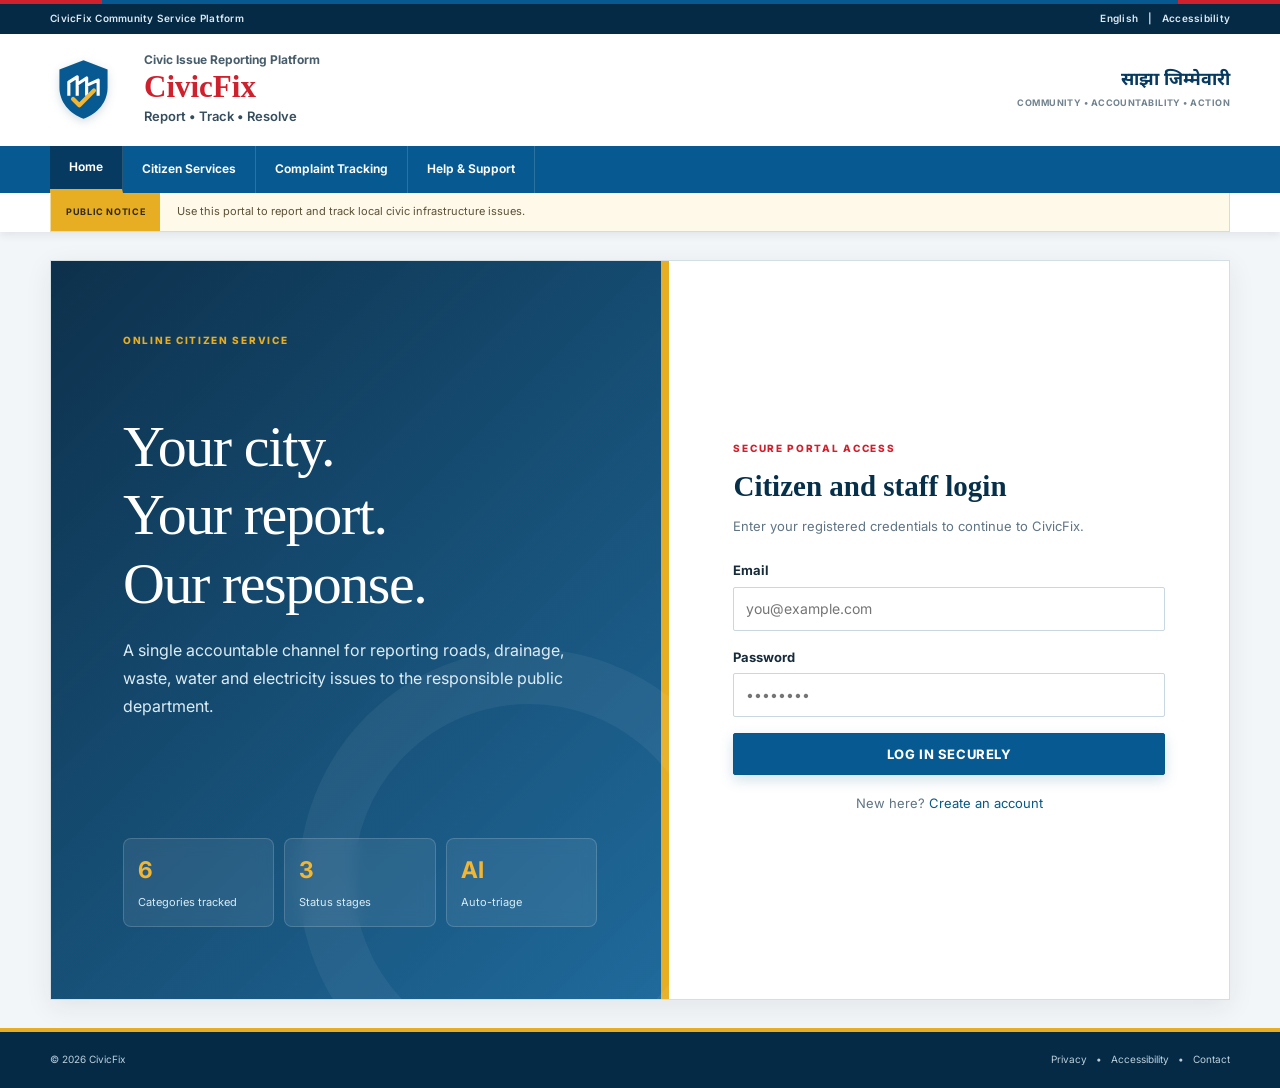
==== commit 39a6c7d5: "Complete CivicFix AI routing, email delivery and frontend improvements" ====
--- a/civicfix_project/frontend/index.html
+++ b/civicfix_project/frontend/index.html
@@ -26,7 +26,7 @@
       <div class="auth-kicker">ONLINE CITIZEN SERVICE</div>
       <div>
         <h1>Your city.<br>Your report.<br>Our response.</h1>
-        <p>A single accountable channel for reporting roads, drainage, waste, water and street-light issues to the responsible public department.</p>
+        <p>A single accountable channel for reporting roads, drainage, waste, water and electricity issues to the responsible public department.</p>
       </div>
       <div class="auth-stat-row">
         <div class="auth-stat"><b>6</b><span>Categories tracked</span></div>
--- a/civicfix_project/frontend/assets/css/style.css
+++ b/civicfix_project/frontend/assets/css/style.css
@@ -381,6 +381,14 @@
 .file-drop img { max-width: 100%; max-height: 180px; margin-top: 12px; border-radius: 6px; }
 
 #map-picker, #map-view { height: 270px; overflow: hidden; border: 1px solid var(--border); border-radius: 7px; }
+
+.civic-location-control { border-radius: 5px; box-shadow: 0 1px 6px rgba(2, 55, 88, .28); overflow: hidden; }
+.civic-location-button { display: flex; align-items: center; gap: 7px; min-height: 36px; padding: 0 11px; border: 0; background: #fff; color: var(--primary-dark); font: 800 12px/1.2 Arial, sans-serif; cursor: pointer; }
+.civic-location-button:hover { background: var(--primary-soft); color: var(--primary); }
+.civic-location-button:focus-visible { outline: 3px solid rgba(0, 105, 155, .28); outline-offset: -3px; }
+.civic-location-button:disabled { cursor: wait; opacity: .8; }
+.location-spinner { width: 13px; height: 13px; border: 2px solid #b9cbd6; border-top-color: var(--primary); border-radius: 50%; animation: location-spin .75s linear infinite; }
+@keyframes location-spin { to { transform: rotate(360deg); } }
 
 .timeline { margin: 0; padding: 0; list-style: none; }
 .timeline li { position: relative; margin-left: 5px; padding: 0 0 17px 19px; border-left: 2px solid #d9e5eb; }
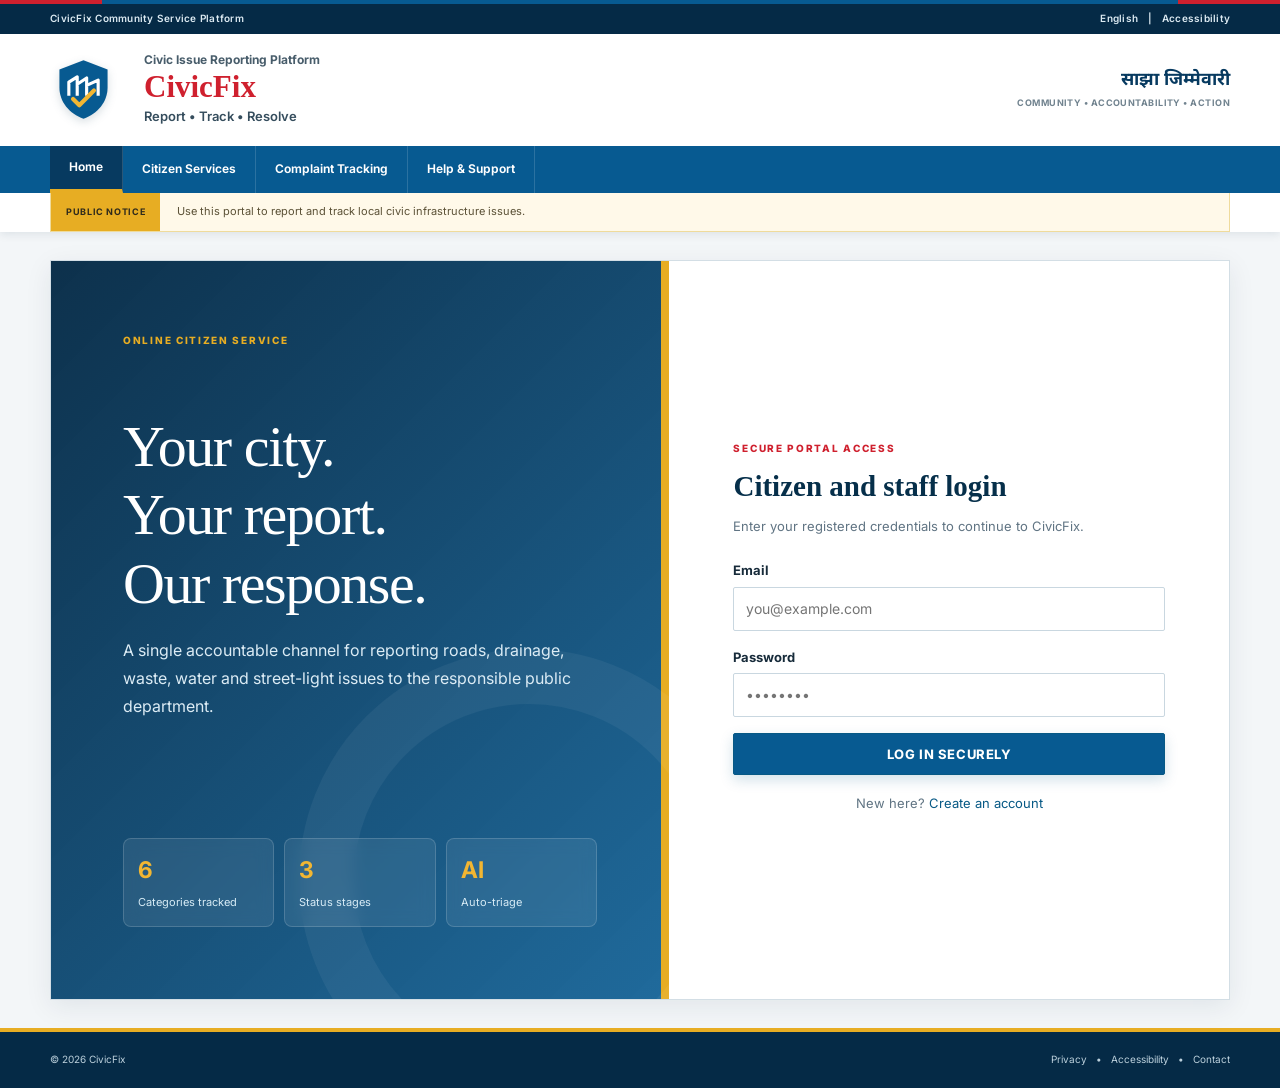
==== commit e0e81382: "Revert "Complete CivicFix AI routing, email delivery and frontend improvements" This reverts commit " ====
--- a/civicfix_project/frontend/index.html
+++ b/civicfix_project/frontend/index.html
@@ -26,7 +26,7 @@
       <div class="auth-kicker">ONLINE CITIZEN SERVICE</div>
       <div>
         <h1>Your city.<br>Your report.<br>Our response.</h1>
-        <p>A single accountable channel for reporting roads, drainage, waste, water and electricity issues to the responsible public department.</p>
+        <p>A single accountable channel for reporting roads, drainage, waste, water and street-light issues to the responsible public department.</p>
       </div>
       <div class="auth-stat-row">
         <div class="auth-stat"><b>6</b><span>Categories tracked</span></div>
--- a/civicfix_project/frontend/assets/css/style.css
+++ b/civicfix_project/frontend/assets/css/style.css
@@ -381,14 +381,6 @@
 .file-drop img { max-width: 100%; max-height: 180px; margin-top: 12px; border-radius: 6px; }
 
 #map-picker, #map-view { height: 270px; overflow: hidden; border: 1px solid var(--border); border-radius: 7px; }
-
-.civic-location-control { border-radius: 5px; box-shadow: 0 1px 6px rgba(2, 55, 88, .28); overflow: hidden; }
-.civic-location-button { display: flex; align-items: center; gap: 7px; min-height: 36px; padding: 0 11px; border: 0; background: #fff; color: var(--primary-dark); font: 800 12px/1.2 Arial, sans-serif; cursor: pointer; }
-.civic-location-button:hover { background: var(--primary-soft); color: var(--primary); }
-.civic-location-button:focus-visible { outline: 3px solid rgba(0, 105, 155, .28); outline-offset: -3px; }
-.civic-location-button:disabled { cursor: wait; opacity: .8; }
-.location-spinner { width: 13px; height: 13px; border: 2px solid #b9cbd6; border-top-color: var(--primary); border-radius: 50%; animation: location-spin .75s linear infinite; }
-@keyframes location-spin { to { transform: rotate(360deg); } }
 
 .timeline { margin: 0; padding: 0; list-style: none; }
 .timeline li { position: relative; margin-left: 5px; padding: 0 0 17px 19px; border-left: 2px solid #d9e5eb; }
